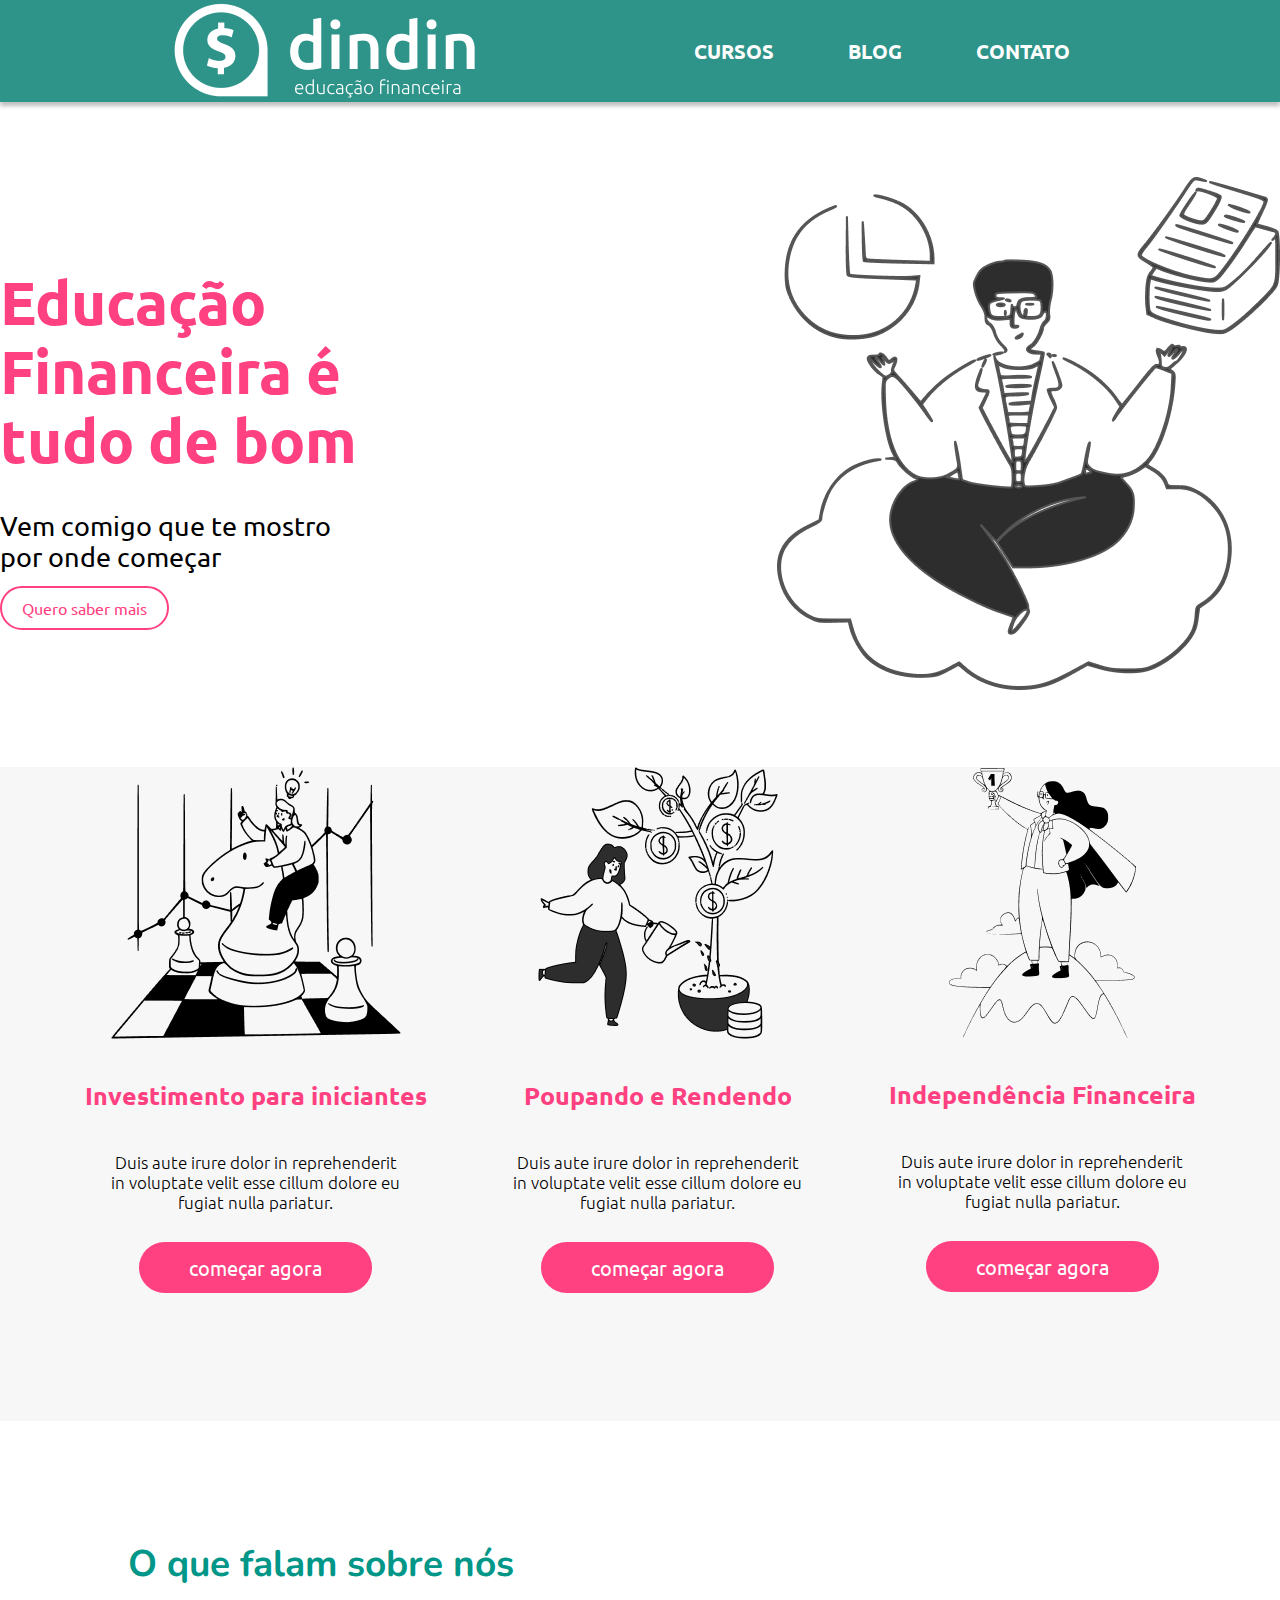
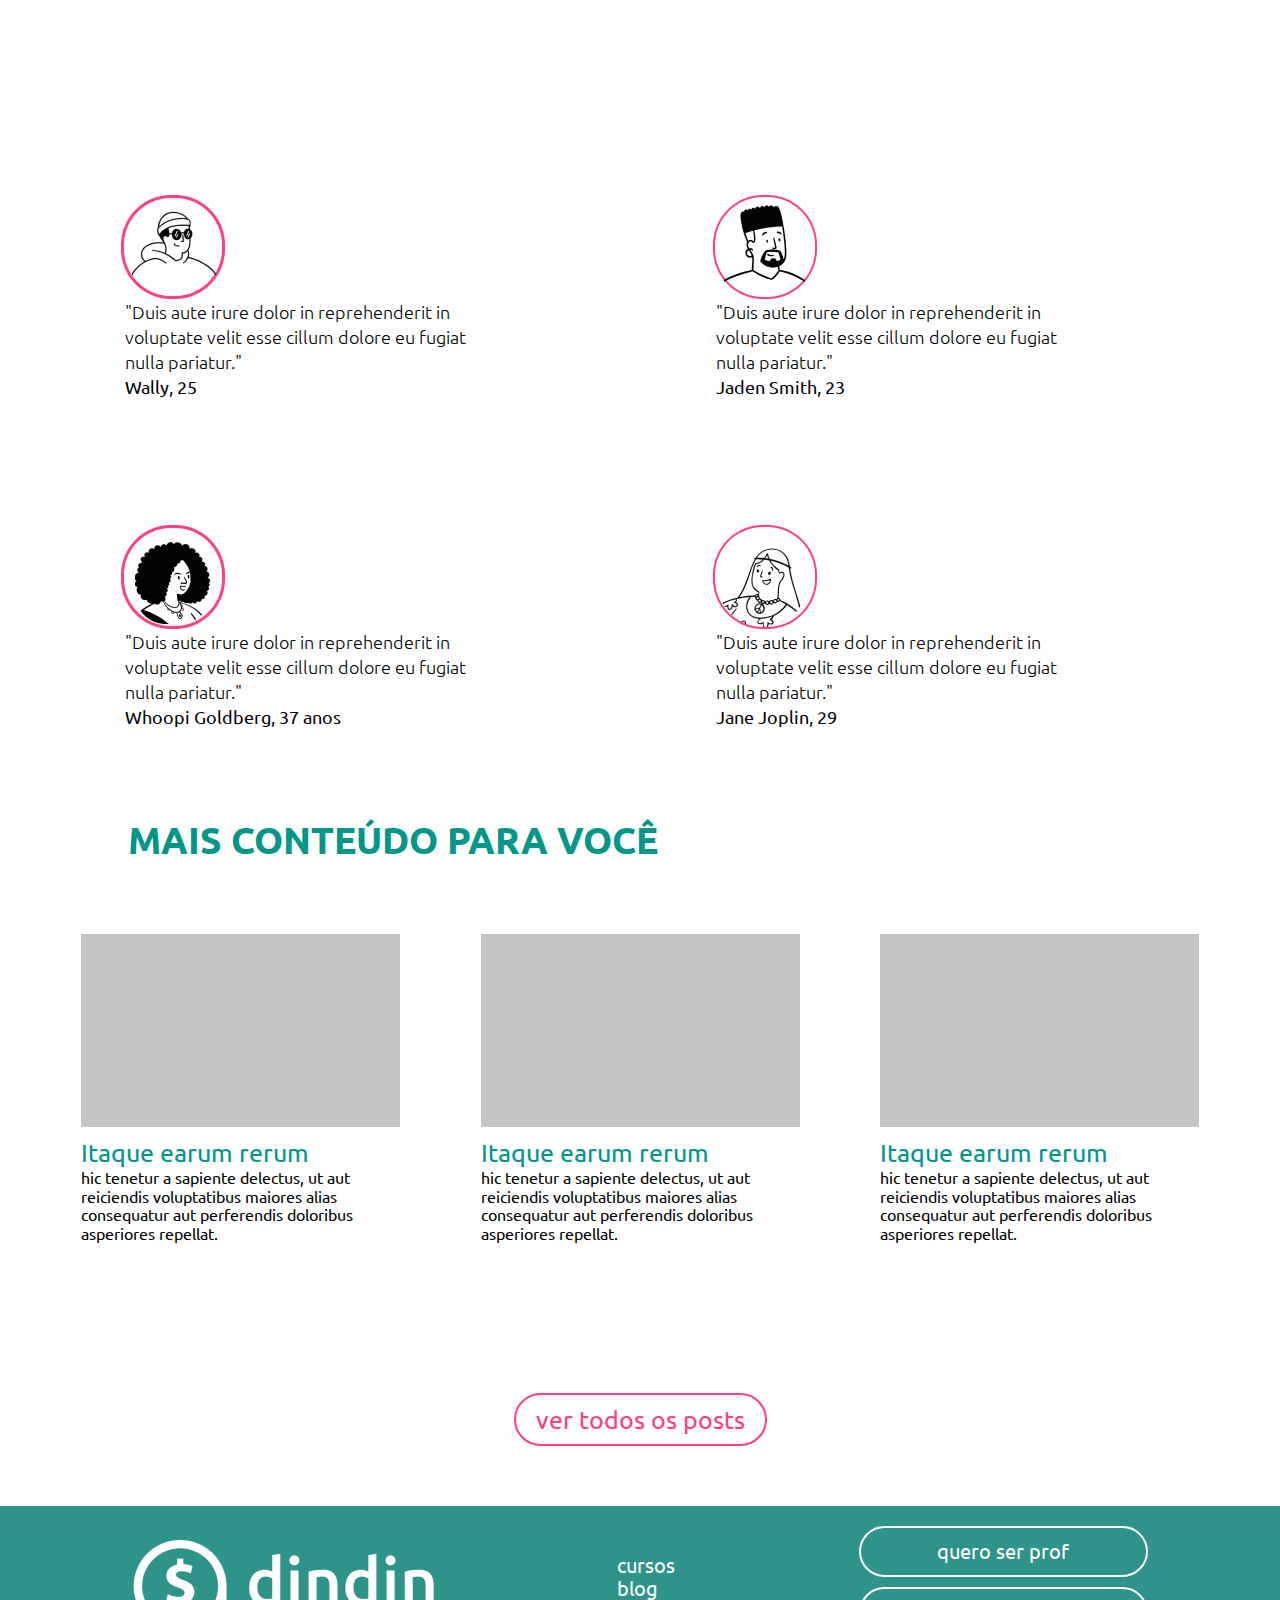
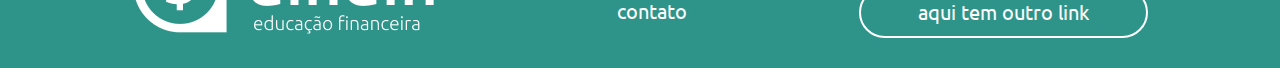
==== index.html @ 075a9453 "commit inicial do pprojeto" ====
<!DOCTYPE html>
<html lang="en">
<head>
    <meta charset="UTF-8">
    <meta http-equiv="X-UA-Compatible" content="IE=edge">
    <meta name="viewport" content="width=device-width, initial-scale=1.0">
    <link rel="preconnect" href="https://fonts.googleapis.com">
    <link rel="preconnect" href="https://fonts.gstatic.com" crossorigin>
    <link href="https://fonts.googleapis.com/css2?family=Ubuntu:ital,wght@0,300;0,400;0,500;0,700;1,300;1,400;1,500;1,700&display=swap" rel="stylesheet">
    <link rel="preconnect" href="https://fonts.googleapis.com">
    <link rel="preconnect" href="https://fonts.gstatic.com" crossorigin>
    <link href="https://fonts.googleapis.com/css2?family=Nunito:ital,wght@0,200;0,300;0,400;0,500;0,600;0,700;0,800;0,900;1,200;1,300;1,400;1,500;1,600;1,700;1,800;1,900&display=swap" rel="stylesheet">
    <link rel="stylesheet" href="assets/styles/normalize.css">
    <link rel="stylesheet" href="assets/styles/global.css">
    <link rel="stylesheet" href="assets/styles/index-style.css">
    <title>dindin</title>
</head>
<body>

    <header>
        <img src="assets/images/logo-footer.png" alt="">

        <div class="container-support">
            <ul>
                <li><a href="cursos.html">CURSOS</a></li>
                <li><a href="blog.html">BLOG</a</li>
                <li><a href="contato.html">CONTATO</a></li>
            </ul>
        </div>
    </header>

    <main>

        <article class="inicio">
            <h1>Educação Financeira é tudo de bom</h1>
            <p>Vem comigo que te mostro por onde começar</p>
            <a href="#">Quero saber mais</a>
        </article>

        <article class="list-courses">
            <article>
                <img src="assets/images/curso-um.png" alt="">
                <h5>Investimento para iniciantes</h5>
                <p>Duis aute irure dolor in reprehenderit in voluptate velit esse cillum dolore eu fugiat nulla pariatur.</p>
                <a href="curso.html">começar agora</a>
            </article>

            <article>
                <img src="assets/images/curso-dois.png" alt="">
                <h5>Poupando e Rendendo</h5>
                <p>
                    Duis aute irure dolor in reprehenderit in voluptate velit esse cillum dolore eu fugiat nulla pariatur.
                </p>
                <a href="curso.html">começar agora</a>
            </article>

            <article>
                <img src="assets/images/curso-tres.png" alt="">
                <h5>Independência Financeira</h5>
                <p>
                    Duis aute irure dolor in reprehenderit in voluptate velit esse cillum dolore eu fugiat nulla pariatur.
                </p>
                <a href="curso.html">começar agora</a>
            </article>
        </article>

        <article class="about-us">
            <h2>O que falam sobre nós</h2>
                <div class="flex-container-about">
                    <article>
                        <img src="assets/images/icon-wally.png" alt="">
                        <p>"Duis aute irure dolor in reprehenderit in voluptate velit esse cillum dolore eu fugiat nulla pariatur."</br>
                        <span class="about-name">Wally, 25</span></p>
                    </article>
                    
                    <article>
                        <img src="assets/images/icon-jaden.png" alt="">
                        <p>"Duis aute irure dolor in reprehenderit in voluptate velit esse cillum dolore eu fugiat nulla pariatur."</br>
                        <span class="about-name">Jaden Smith, 23</span></p>
                    </article>
                    
                    <article>
                        <img src="assets/images/icon-whoopi.png" alt="">
                        <p>"Duis aute irure dolor in reprehenderit in voluptate velit esse cillum dolore eu fugiat nulla pariatur."</br>
                        <span class="about-name">Whoopi Goldberg, 37 anos</span></p>
                    </article>

                    <article>
                        <img src="assets/images/icon-jane.png" alt="">
                        <p>"Duis aute irure dolor in reprehenderit in voluptate velit esse cillum dolore eu fugiat nulla pariatur."</br>
                        <span class="about-name">Jane Joplin, 29</span></p>
                    </article>
                </div>
            
        </article>

        <article class="more-content">
            <h3>MAIS CONTEÚDO PARA VOCÊ</h3>
            
            <div class="flex-container-content">
                <article>
                    <img src="assets/images/example-thumb.png" alt="">
                    <h5>Itaque earum rerum</h5>
                    <p>hic tenetur a sapiente delectus, ut aut reiciendis voluptatibus maiores alias consequatur aut perferendis doloribus asperiores repellat.</p>
                </article>

                <article>
                    <img src="assets/images/example-thumb.png" alt="">
                    <h5>Itaque earum rerum</h5>
                    <p>hic tenetur a sapiente delectus, ut aut reiciendis voluptatibus maiores alias consequatur aut perferendis doloribus asperiores repellat.</p>
                </article>

                <article>
                    <img src="assets/images/example-thumb.png" alt="">
                    <h5>Itaque earum rerum</h5>
                    <p>hic tenetur a sapiente delectus, ut aut reiciendis voluptatibus maiores alias consequatur aut perferendis doloribus asperiores repellat.</p>
                </article>
            </div>

            <a href="blog.html" class="see-all">ver todos os posts</a>
        </article>

    </main>

    <footer>
            <img src="assets/images/logo-footer.png" alt="">

            <ul>
                <li><a href="cursos.html"></a>cursos</li>
                <li><a href="blog.html"></a>blog</li>
                <li><a href="contato.html"></a>contato</li>
            </ul>

            <ul class="lista-button">
                <li><a href="https://www.gama.academy/"></a>quero ser prof</li>
                <li><a href="https://www.youtube.com/"></a>aqui tem outro link</li>
            </ul>
    </footer>
</body>
</html>
---- assets/styles/global.css ----
body,main {
    font-family: Ubuntu;
}

header {
    height: fit-content;
    width: 100%;
    display: flex;
    justify-content: space-evenly;
    flex-wrap: wrap;
    background: #2E948A;
    box-shadow: 0px 4px 4px rgba(0, 0, 0, 0.25);
}

header div{
    display: flex;
    flex-wrap: wrap;
    align-items: center;
    justify-content: center;
}

header div ul{
    padding: 0;
    margin: 0;
    display: flex;
    align-items: center;
    flex-wrap: wrap;
    justify-content: space-evenly;
}

header div ul li{
    margin: 0;
    list-style: none;
}

header div ul li a{
    text-decoration: none;
    color: #fdfdfd;
    margin: 0 37px;
    font-style: normal;
    font-weight: 700;
    font-size: 20px;
    line-height: 23px;
}

main {
    max-width: 1440px;
    margin: 0 auto;
}

footer {
    height: fit-content;
    width: 100%;
    background-color: #2E948A;
    display: flex;
    align-items: center;
    justify-content: space-evenly;
    flex-wrap: wrap;

}

footer ul {
    color: #fdfdfd;
    list-style-type: none;
    font-style: normal;
    font-weight: 400;
    font-size: 20px;
    line-height: 23px;
}

.lista-button li{
    border: 2px solid #ffffff;
    width: 289px;
    height: 51px;
    box-sizing: border-box;
    border-radius: 62px;
    text-align: center;
    padding-top: 11px;
    margin-bottom: 10px;
}

@media only screen and (max-width: 862) {
    header{

    }
}

@media only screen and (max-width: 769px) {
    footer{

    }
}

@media only screen and (max-width: 481px) {


}
---- assets/styles/index-style.css ----
.inicio, .list-courses, .about-us, .more-content{
    height: fit-content;
}

.inicio{
    background: url('ilustra-banner.png') 100% 0 no-repeat;
    padding: 90px 680px 90px 0;
    margin-top: 75px;
    margin-bottom: 60px;
}

.inicio h1{
    margin-top:0 ;
    margin-bottom: 0;
    font-style: normal;
    width: 488px;
    height: 216px;
    font-weight: 700;
    font-size: 60px;
    line-height: 69px;
    color: #FF4081;
}

.inicio p{
    width: 370px;
    height: fit-content;
    font-style: normal;
    font-weight: 400;
    font-size: 27px;
    line-height: 31px;
}

.inicio a{
    width: fit-content;
    height: fit-content;
    padding: 10px 20px;
    text-decoration: none;
    color: #FF4081;
    border: 2px solid #FF4081;
    box-sizing: border-box;
    border-radius: 62px;
}

.list-courses{
    display: flex;
    justify-content: space-evenly;
    align-items: center;
    flex-wrap: wrap;
    box-sizing: border-box;
    background: #F7F7F7;
}

.list-courses article img{
    display: block;
    margin: 0 auto;
    width: fit-content;
    height: fit-content;
}

.list-courses article{
    padding-bottom: 10%;
}

.list-courses article h5{
    box-sizing: border-box;
    font-style: normal;
    font-weight: 700;
    font-size: 25px;
    line-height: 29px;
    text-align: center;
    color: #ff4081;
    text-align: center;
}

.list-courses article p{
    display: block;
    margin: 0 auto;
    width: 293px;
    height: 60px;
    box-sizing: border-box;
    font-style: normal;
    font-weight: 300;
    font-size: 17px;
    line-height: 20px;
    text-align: center;
    color: #000;
}

.list-courses article a{
    display: block;
    margin: 0 auto;
    box-sizing: border-box;
    width: 233px;
    height: 51px;
    padding-top: 14px;
    margin-top: 30px;
    font-style: normal;
    font-weight: 400;
    font-size: 20px;
    line-height: 23px;
    background: #FF4081;
    border-radius: 62px;
    text-decoration: none;
    text-align: center;
    color: #fff;
}

.about-us h2{
    margin-top: 118px;
    margin-left: 128px;
    margin-bottom: 78px;

    font-family: 'Nunito';
    font-style: normal;
    font-weight: 700;
    font-size: 37px;
    line-height: 50px;

    color: #009688;
}

.about-us .flex-container-about{
    /* display: flex;
    flex-wrap: wrap;
    justify-content: space-between; */
    display: flex;
    flex-wrap: wrap;
    /* gap: 20px 0px; */
    box-sizing: border-box;
    justify-content: space-evenly;
    width: 100%;
}

.about-us .flex-container-about img{
    /* display: flex;
    flex-wrap: wrap;
    justify-content: space-between; */
    padding-left: 5%;
}

.about-us .flex-container-about article{
    display: flex;
    flex-wrap: wrap;
    justify-content: space-between;
    padding-top: 10%;
    max-width: 100%;
}

.about-us .flex-container-about article p{
    width: 363px;
    height: 70.27px;

    font-style: normal;
    font-weight: 300;
    font-size: 18px;
    line-height: 25px;
    margin-top: 0;
    padding-bottom: 10px;
    text-align: left;
    margin-left: 28px;
}

.about-name{
    font-style: normal;
    font-weight: 400;
    font-size: 18px;
    line-height: 25px;
    text-align: left;
}

.more-content h3{
    margin-top: 91px;
    margin-left: 128px;
    margin-bottom: 73px;
    font-style: normal;
    font-weight: 700;
    font-size: 37px;
    line-height: 43px;
    color: #009688;
}

.more-content .flex-container-content{
    display: flex;
    flex-wrap: wrap;
    justify-content: space-evenly;
    align-items: center;
    box-sizing: border-box;
}

.more-content .flex-container-content article img{
    display: block;
    margin: 0 auto;
    width: 319px;
    height: 193px;
}

.more-content .flex-container-content article h5{
    margin: 0;
    margin-top: 10px;
    width: fit-content;
    height: fit-content;
    box-sizing: border-box;
    font-style: normal;
    font-weight: 400;
    font-size: 25px;
    line-height: 31px;
    color: #009688;

}

.more-content .flex-container-content article p{
    display: block;
    margin: 0 auto;
    box-sizing: border-box;
    width: 319px;
    height: 114px;
}

.see-all{
    display: block;
    margin: 0 auto;

    width: fit-content;
    height: fit-content;
    font-style: normal;
    font-weight: 400;
    font-size: 25px;
    line-height: 29px;
    border: 2px solid #FF4081;
    box-sizing: border-box;
    border-radius: 62px;
    text-decoration: none;
    text-align: center;
    
    margin-top: 111px;
    padding: 10px 20px;
    color: #FF4081;
    margin-bottom: 60px;

}

@media only screen and (max-width: 848px) {
    .inicio{
        /* display: flex;
        flex-wrap: wrap;
        align-items: center;
        align-content: center;
        justify-content: space-evenly; */
        display: block;
        margin: 0 auto;
        background: none;
        width: 100%;
        max-width: 100%;
        margin-right: 0;
        padding-right: 0;
        
    }
    .inicio h1{
        font-style: normal;
        width: 488px;
        max-width: 100%;
        height: 216px;
        font-weight: 700;
        font-size: 60px;
        line-height: 69px;
        color: #FF4081;
    }
    
    .inicio p{
        width: 370px;
        max-width: 100%;
        height: fit-content;
        font-style: normal;
        font-weight: 400;
        font-size: 27px;
        line-height: 31px;
    }
    
    .inicio a{
        width: fit-content;
        height: fit-content;
        max-width: 100%;
        padding: 10px 20px;
        text-decoration: none;
        color: #FF4081;
        border: 2px solid #FF4081;
        box-sizing: border-box;
        border-radius: 62px;
    }
}

@media only screen and (max-width: 481px) {


}
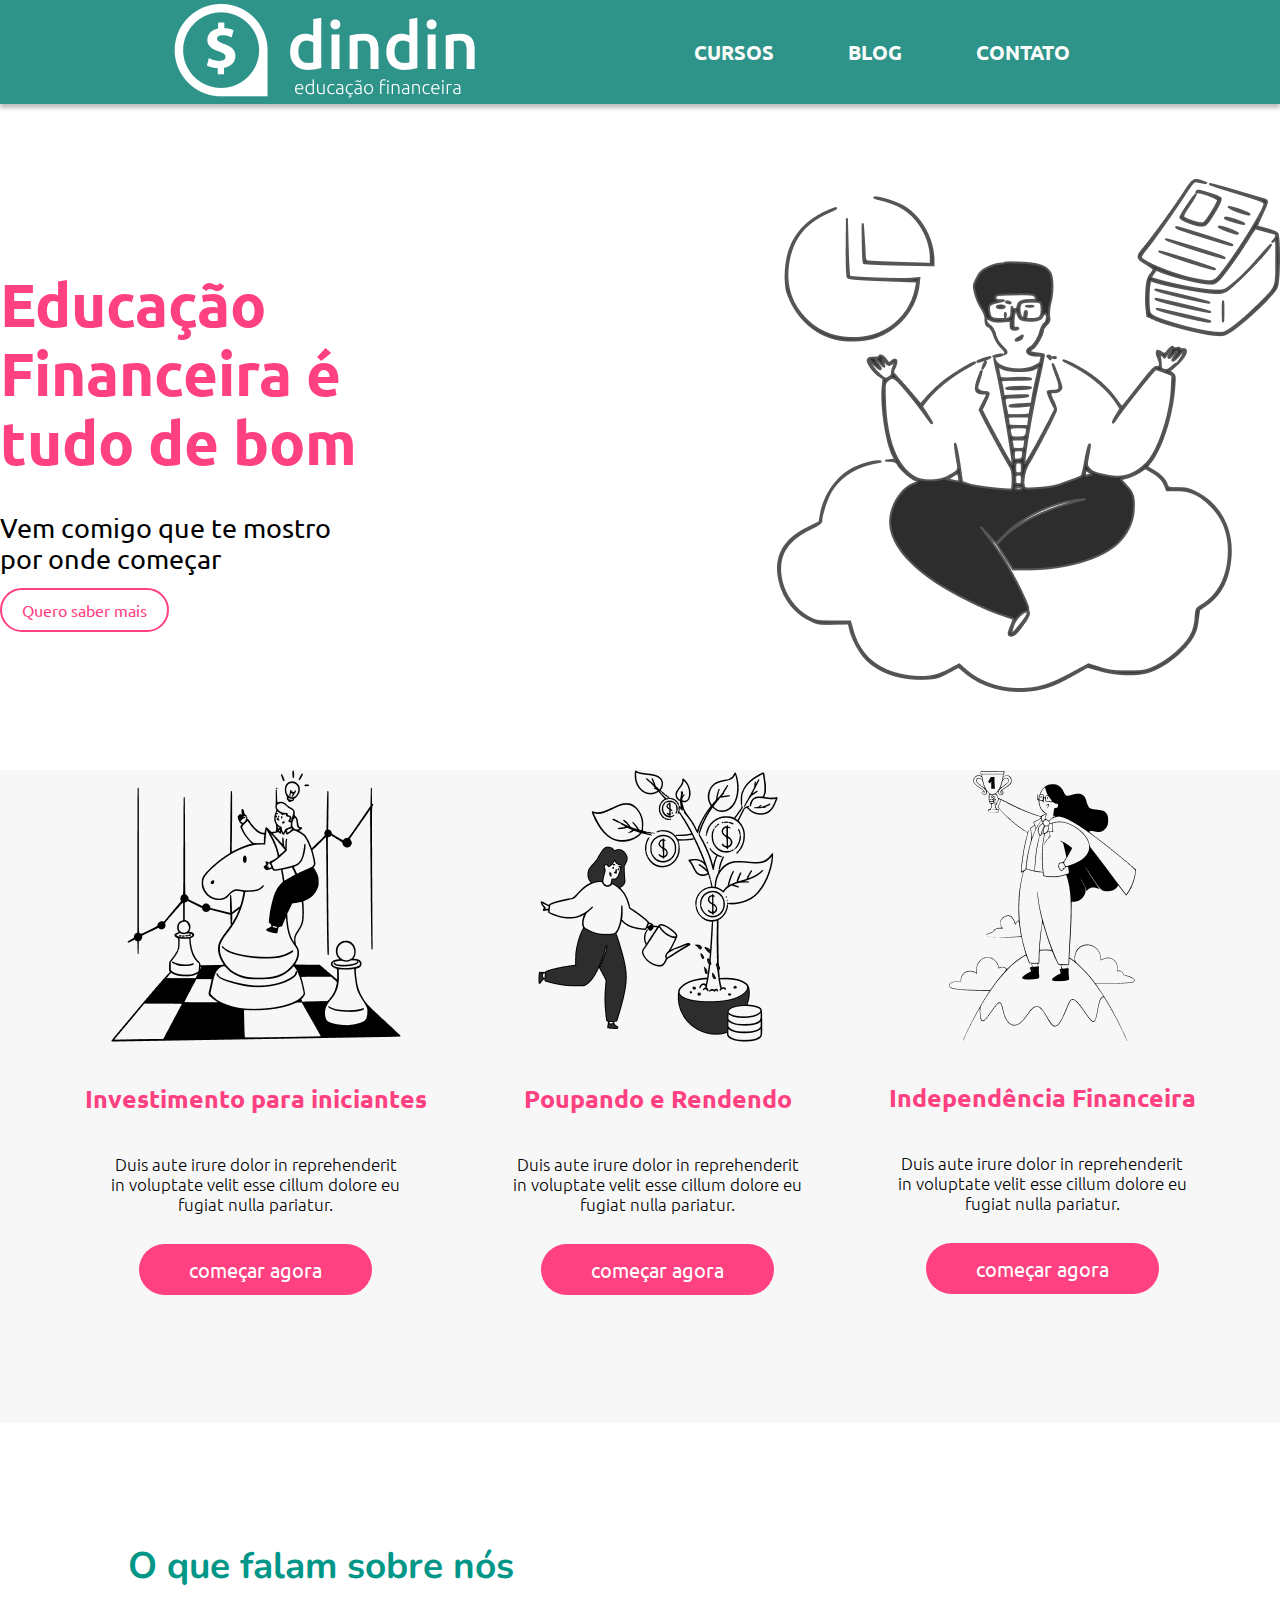
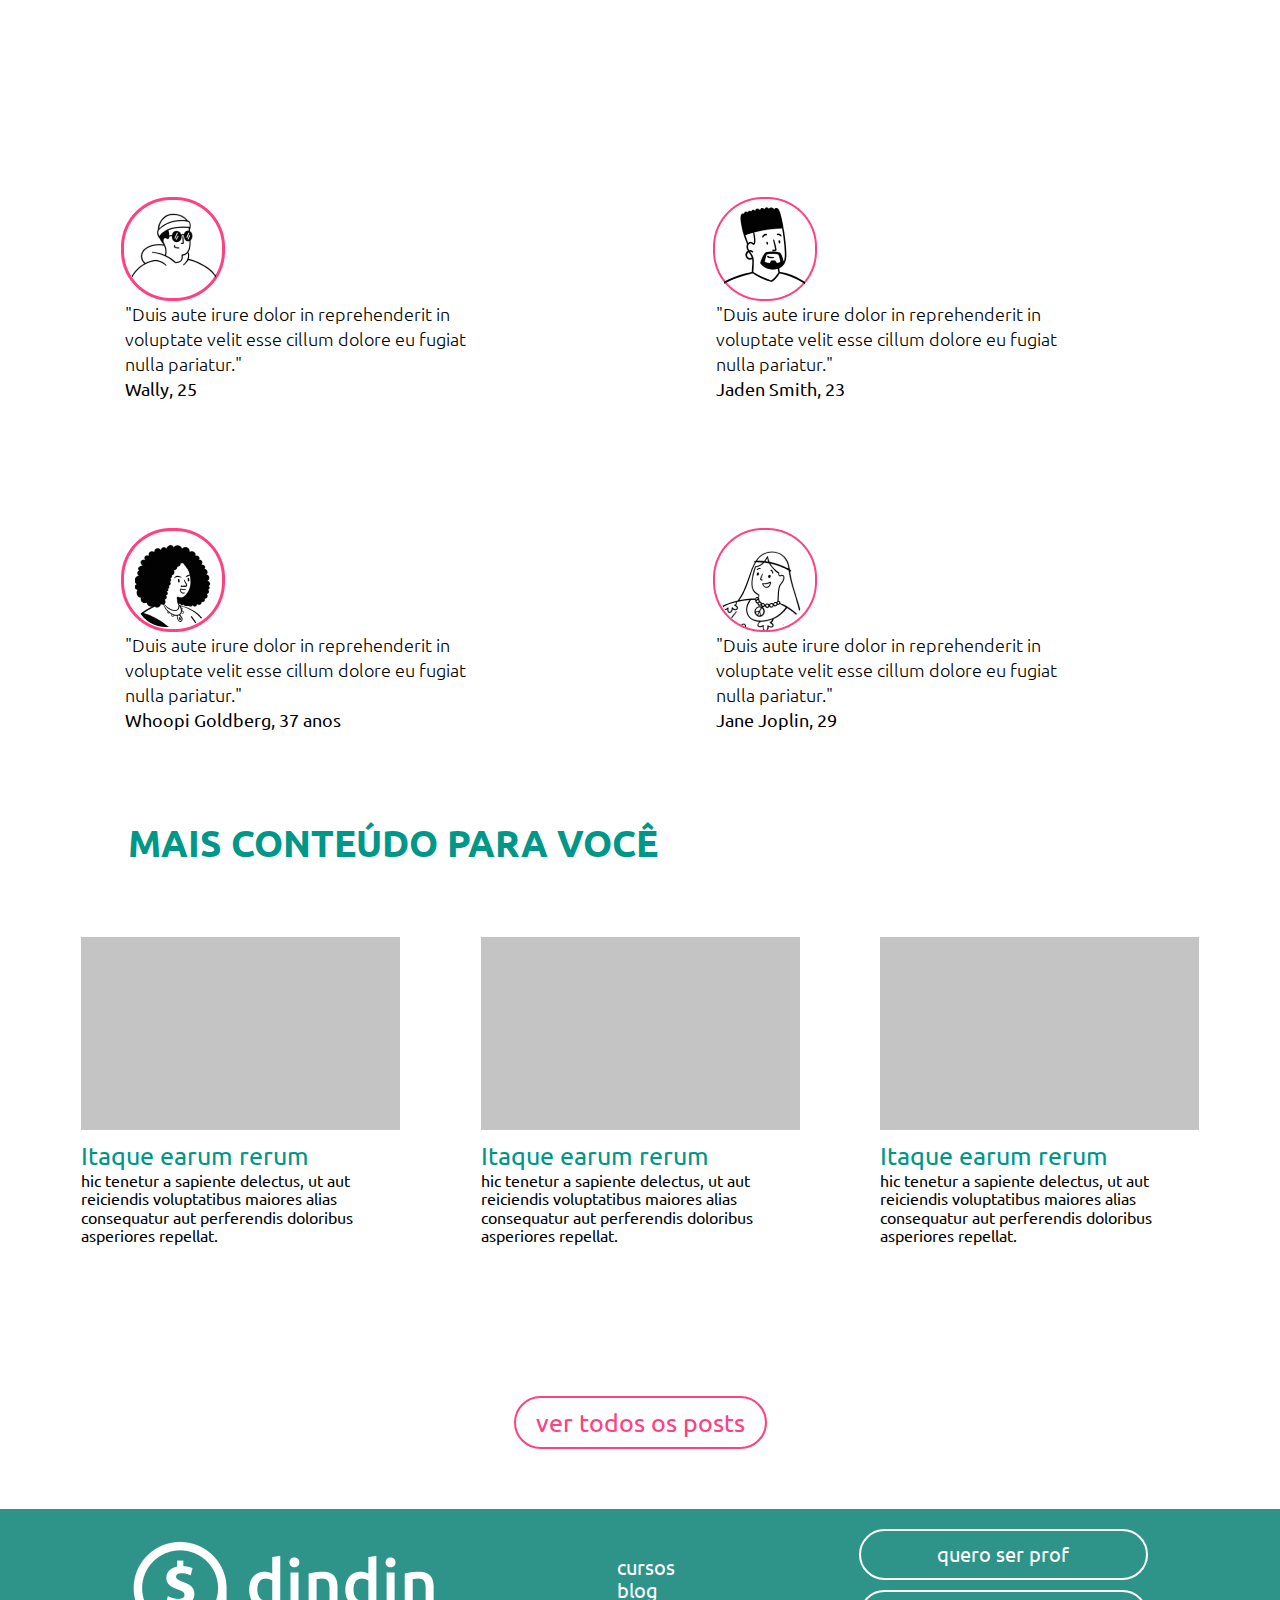
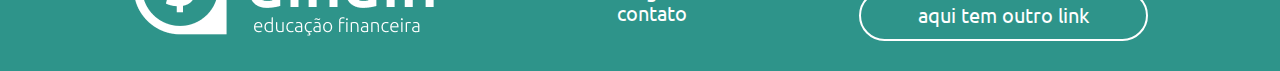
==== commit 9c5b99fa: "adicionando navegabilidade entre páginas" ====
--- a/index.html
+++ b/index.html
@@ -18,7 +18,7 @@
 <body>
 
     <header>
-        <img src="assets/images/logo-footer.png" alt="">
+        <a href="index.html"><img src="assets/images/logo-footer.png" alt=""></a>
 
         <div class="container-support">
             <ul>
@@ -123,17 +123,17 @@
     </main>
 
     <footer>
-            <img src="assets/images/logo-footer.png" alt="">
+            <a href="index.html"><img src="assets/images/logo-footer.png" alt=""></a>
 
             <ul>
-                <li><a href="cursos.html"></a>cursos</li>
-                <li><a href="blog.html"></a>blog</li>
-                <li><a href="contato.html"></a>contato</li>
+                <li><a href="cursos.html">cursos</a></li>
+                <li><a href="blog.html">blog</a></li>
+                <li><a href="contato.html">contato</a></li>
             </ul>
 
             <ul class="lista-button">
-                <li><a href="https://www.gama.academy/"></a>quero ser prof</li>
-                <li><a href="https://www.youtube.com/"></a>aqui tem outro link</li>
+                <li><a href="https://www.gama.academy/">quero ser prof</a></li>
+                <li><a href="https://www.youtube.com/">aqui tem outro link</a></li>
             </ul>
     </footer>
 </body>
--- a/assets/styles/global.css
+++ b/assets/styles/global.css
@@ -59,6 +59,11 @@
 
 }
 
+footer a{
+    text-decoration: none;
+    color: #ffffff;
+}
+
 footer ul {
     color: #fdfdfd;
     list-style-type: none;
